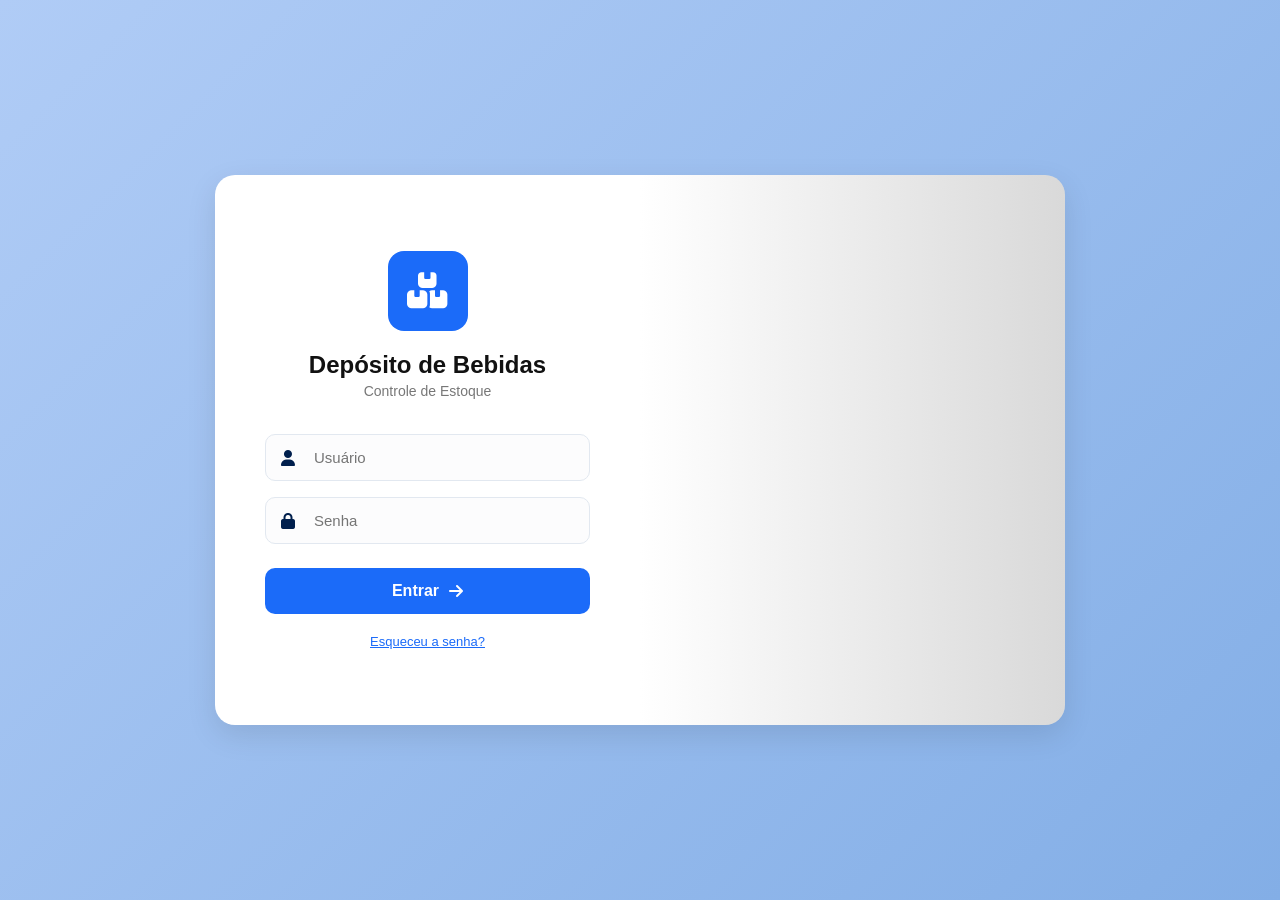
==== index.html @ 7e9751bb "primeiro commit" ====
<!DOCTYPE html>
<html lang="pt-BR">
<head>
    <meta charset="UTF-8">
    <meta name="viewport" content="width=device-width, initial-scale=1.0">
    <title>Depósito de Bebidas - Sistema Integrado</title>
    <link rel="stylesheet" href="style.css">
    <link rel="stylesheet" href="https://cdnjs.cloudflare.com/ajax/libs/font-awesome/6.4.0/css/all.min.css">
</head>
<body>

    <div id="view-login" class="login-container active-view">
        <div class="login-box">
            <div class="login-form-side">
                <div class="login-logo">
                    <i class="fa-solid fa-boxes-stacked"></i>
                </div>
                <h2>Depósito de Bebidas</h2>
                <p class="login-subtitle">Controle de Estoque</p>

                <form onsubmit="handleLogin(event)">
                    <div class="login-input-group">
                        <i class="fa-solid fa-user login-input-icon"></i>
                        <input type="text" placeholder="Usuário" required>
                    </div>
                    <div class="login-input-group">
                        <i class="fa-solid fa-lock login-input-icon"></i>
                        <input type="password" placeholder="Senha" required>
                    </div>
                    <button type="submit" class="btn-login">
                        Entrar <i class="fa-solid fa-arrow-right"></i>
                    </button>
                </form>

                <a href="#" class="forgot-password" onclick="alert('Funcionalidade de recuperação de senha simulada.')">Esqueceu a senha?</a>
            </div>
            <div class="login-image-side"></div>
        </div>
    </div>


    <div id="main-system-container" class="dashboard-container">
        
        <aside class="sidebar">
            <div class="brand">
                <i class="fa-solid fa-boxes-stacked brand-icon"></i>
                <div class="brand-text">
                    <h3>Depósito</h3>
                    <p>de Bebidas</p>
                </div>
            </div>
            
            <nav class="sidebar-menu">
                <a class="menu-item" onclick="navigate('dashboard')"><i class="fa-solid fa-house"></i> Dashboard</a>
                <a id="menu-clientes" class="menu-item active" onclick="navigate('clientes')"><i class="fa-solid fa-users"></i> Clientes (Cadastro)</a>
                <a id="menu-estoque" class="menu-item" onclick="navigate('estoque')"><i class="fa-solid fa-box"></i> Estoque (Lista)</a>
                <a class="menu-item" onclick="navigate('categorias')"><i class="fa-solid fa-tags"></i> Categorias</a>
                <a class="menu-item" onclick="navigate('relatorios')"><i class="fa-solid fa-chart-line"></i> Relatórios</a>
                <a class="menu-item logout" onclick="handleLogout()"><i class="fa-solid fa-right-from-bracket"></i> Sair</a>
            </nav>
        </aside>

        <main class="main-content">
            
            <header class="main-header">
                <h1 id="page-title">Cadastro</h1>
                <div class="user-dropdown">
                    <i class="fa-solid fa-circle-user user-icon"></i>
                    <span>Administrador</span>
                    <i class="fa-solid fa-chevron-down dropdown-arrow"></i>
                </div>
            </header>

            <div id="view-cadastro" class="app-view active-view">
                <div class="tab-navigation">
                    <button id="tab-btn-cliente" class="tab-btn active" onclick="switchFormTab('cliente')">
                        <i class="fa-solid fa-user-plus"></i> Cadastro de Cliente
                    </button>
                    <button id="tab-btn-estoque" class="tab-btn" onclick="switchFormTab('estoque')">
                        <i class="fa-solid fa-box-archive"></i> Cadastro de Estoque
                    </button>
                </div>

                <div class="forms-card">
                    <section id="section-form-cliente" class="form-section active">
                        <div class="section-header">
                            <h2>Dados do Cliente</h2>
                            <i class="fa-solid fa-users section-illustration"></i>
                        </div>
                        <form onsubmit="handleFormAction(event, 'Cliente')">
                            <div class="input-box half-width">
                                <label>Nome</label>
                                <input type="text" placeholder="Digite o nome" required>
                            </div>
                            <div class="input-box half-width">
                                <label>Telefone</label>
                                <input type="text" id="phone-field" placeholder="(00) 00000-0000" required>
                            </div>
                            <div class="input-box half-width">
                                <label>Endereço</label>
                                <input type="text" placeholder="Digite o endereço" required>
                            </div>
                            <div class="input-box half-width">
                                <label>E-mail (opcional)</label>
                                <input type="email" placeholder="Digite o e-mail">
                            </div>
                            <div class="form-actions">
                                <button type="submit" class="btn btn-primary"><i class="fa-solid fa-check"></i> Salvar Cliente</button>
                                <button type="reset" class="btn btn-secondary"><i class="fa-solid fa-xmark"></i> Limpar</button>
                            </div>
                        </form>
                    </section>

                    <section id="section-form-estoque" class="form-section">
                        <div class="section-header">
                            <h2>Dados do Produto (Estoque)</h2>
                            <i class="fa-solid fa-box-open section-illustration"></i>
                        </div>
                        <form onsubmit="handleFormAction(event, 'Produto')">
                            <div class="form-grid">
                                <div class="input-box">
                                    <label>Nome do produto</label>
                                    <input type="text" placeholder="Digite o nome do produto" required>
                                </div>
                                <div class="input-box">
                                    <label>Categoria</label>
                                    <select required>
                                        <option value="" disabled selected>Selecione a categoria</option>
                                        <option value="Alcoólica">Alcoólica</option>
                                        <option value="Bebida Gaseificada">Bebida Gaseificada</option>
                                        <option value="Sem Álcool">Sem Álcool</option>
                                        <option value="Bebida Infantil">Bebida Infantil</option>
                                        <option value="Outros">Outros</option>
                                    </select>
                                </div>
                                <div class="input-box">
                                    <label>Marca</label>
                                    <input type="text" placeholder="Digite a marca" required>
                                </div>
                                <div class="input-box">
                                    <label>Preço unitário (R$)</label>
                                    <input type="number" step="0.01" placeholder="0,00" required>
                                </div>
                                <div class="input-box">
                                    <label>Quantidade atual</label>
                                    <input type="number" value="0" min="0" required>
                                </div>
                                <div class="input-box">
                                    <label>Estoque mínimo</label>
                                    <input type="number" value="0" min="0" required>
                                </div>
                            </div>
                            <div class="form-actions">
                                <button type="submit" class="btn btn-primary"><i class="fa-solid fa-floppy-disk"></i> Salvar Produto</button>
                                <button type="reset" class="btn btn-secondary"><i class="fa-solid fa-xmark"></i> Limpar</button>
                            </div>
                        </form>
                    </section>
                </div>
            </div>

            <div id="view-estoque-lista" class="app-view">
                <div class="toolbar">
                    <div class="filter-group">
                        <label>Filtro (Categoria)</label>
                        <select id="category-filter">
                            <option value="Todas">Todas</option>
                            <option value="Alcoólica">Alcoólica</option>
                            <option value="Bebida Gaseificada">Bebida Gaseificada</option>
                            <option value="Sem Álcool">Sem Álcool</option>
                            <option value="Bebida Infantil">Bebida Infantil</option>
                            <option value="Outros">Outros</option>
                        </select>
                    </div>

                    <div class="search-bar-container">
                        <i class="fa-solid fa-magnifying-glass"></i>
                        <input type="text" class="search-input" placeholder="Pesquisar produto...">
                    </div>

                    <button class="btn btn-success" onclick="goToAddProduct()"><i class="fa-solid fa-plus"></i> Novo Produto</button>
                </div>

                <div class="table-container">
                    <table class="stock-table">
                        <thead>
                            <tr>
                                <th>Nome do produto</th>
                                <th>Status do Estoque</th>
                                <th>Categoria</th>
                                <th>Preço Unitário (R$)</th>
                                <th>Preço Total (R$)</th>
                                <th>Marca</th>
                                <th>Estoque Atual</th>
                                <th style="color: #df2121;">Saída</th>
                                <th style="color: var(--status-green-text);">Entrada</th>
                                <th>Ações</th>
                            </tr>
                        </thead>
                        <tbody>
                            <tr>
                                <td><div class="product-cell"><span class="emoji-icon">🍺</span> Cerveja Skol 600ml</div></td>
                                <td><span class="status-badge status-in-stock">Em estoque</span></td>
                                <td><div class="category-cell">🍺 Alcoólica</div></td>
                                <td>6,00</td>
                                <td>600,00</td>
                                <td>Skol</td>
                                <td><span class="text-qty-green">100 un.</span></td>
                                <td class="text-out">20</td>
                                <td class="text-in">30</td>
                                <td>
                                    <div class="action-buttons">
                                        <button class="btn-action btn-edit"><i class="fa-solid fa-pen"></i></button>
                                        <button class="btn-action btn-delete"><i class="fa-solid fa-trash"></i></button>
                                    </div>
                                </td>
                            </tr>
                            <tr>
                                <td><div class="product-cell"><span class="emoji-icon">🥤</span> Coca-Cola 2L</div></td>
                                <td><span class="status-badge status-in-stock">Em estoque</span></td>
                                <td><div class="category-cell">🥤 Bebida Gaseificada</div></td>
                                <td>7,50</td>
                                <td>450,00</td>
                                <td>Coca-Cola</td>
                                <td><span class="text-qty-green">60 un.</span></td>
                                <td class="text-out">15</td>
                                <td class="text-in">25</td>
                                <td>
                                    <div class="action-buttons">
                                        <button class="btn-action btn-edit"><i class="fa-solid fa-pen"></i></button>
                                        <button class="btn-action btn-delete"><i class="fa-solid fa-trash"></i></button>
                                    </div>
                                </td>
                            </tr>
                            <tr>
                                <td><div class="product-cell"><span class="emoji-icon">💧</span> Água Mineral 500ml</div></td>
                                <td><span class="status-badge status-low">Baixo estoque</span></td>
                                <td><div class="category-cell">💧 Sem Álcool</div></td>
                                <td>1,50</td>
                                <td>750,00</td>
                                <td>Crystal</td>
                                <td><span class="text-qty-orange">50 un.</span></td>
                                <td class="text-out">30</td>
                                <td class="text-in">10</td>
                                <td>
                                    <div class="action-buttons">
                                        <button class="btn-action btn-edit"><i class="fa-solid fa-pen"></i></button>
                                        <button class="btn-action btn-delete"><i class="fa-solid fa-trash"></i></button>
                                    </div>
                                </td>
                            </tr>
                            <tr>
                                <td><div class="product-cell"><span class="emoji-icon">🧃</span> Suco Del Valle 1L</div></td>
                                <td><span class="status-badge status-in-stock">Em estoque</span></td>
                                <td><div class="category-cell">🧃 Bebida Infantil</div></td>
                                <td>4,80</td>
                                <td>288,00</td>
                                <td>Del Valle</td>
                                <td><span class="text-qty-green">60 un.</span></td>
                                <td class="text-out">10</td>
                                <td class="text-in">20</td>
                                <td>
                                    <div class="action-buttons">
                                        <button class="btn-action btn-edit"><i class="fa-solid fa-pen"></i></button>
                                        <button class="btn-action btn-delete"><i class="fa-solid fa-trash"></i></button>
                                    </div>
                                </td>
                            </tr>
                            <tr>
                                <td><div class="product-cell"><span class="emoji-icon">🥃</span> Whisky Red Label 750ml</div></td>
                                <td><span class="status-badge status-critical">Estoque baixo</span></td>
                                <td><div class="category-cell">🥃 Outros</div></td>
                                <td>89,90</td>
                                <td>449,50</td>
                                <td>Johnnie Walker</td>
                                <td><span class="text-qty-red">5 un.</span></td>
                                <td class="text-out">3</td>
                                <td class="text-in">2</td>
                                <td>
                                    <div class="action-buttons">
                                        <button class="btn-action btn-edit"><i class="fa-solid fa-pen"></i></button>
                                        <button class="btn-action btn-delete"><i class="fa-solid fa-trash"></i></button>
                                    </div>
                                </td>
                            </tr>
                        </tbody>
                    </table>
                </div>

                <div class="table-footer">
                    <div class="total-items">Total de itens: 5</div>
                    <div class="summary-cards">
                        <div class="summary-card blue-card">
                            <p>Estoque Total (un.)</p>
                            <h2>275</h2>
                        </div>
                        <div class="summary-card green-card">
                            <p>Valor Total (R$)</p>
                            <h2>1.862,50</h2>
                        </div>
                    </div>
                </div>
            </div>

        </main>
    </div>

    <script src="script.js"></script>
</body>
</html>
---- style.css ----
/* ==========================================================================
   RESET E VARIÁVEIS GLOBAIS
   ========================================================================== */
* {
    margin: 0;
    padding: 0;
    box-sizing: border-box;
    font-family: 'Segoe UI', Tahoma, Geneva, Verdana, sans-serif;
}

:root {
    --bg-light: #f4f7fc;
    --navy-blue: #001f4d;
    --navy-hover: #10316b;
    --accent-blue: #1b6bf9;
    --accent-hover: #0a51cc;
    --accent-green: #00a86b;
    --accent-green-hover: #00875a;
    --text-main: #333333;
    --text-secondary: #777777;
    --border-gray: #e2e8f0;
    
    /* Cores de Status */
    --status-green-bg: #e6f7ed;
    --status-green-text: #1f9254;
    --status-yellow-bg: #fff8e6;
    --status-yellow-text: #cd7f32;
    --status-red-bg: #ffebe6;
    --status-red-text: #df2121;
}

body {
    background-color: #a5c3f3; /* Fundo gradiente/sólido suave baseado no fundo da imagem */
    color: var(--text-main);
    height: 100vh;
    display: flex;
    overflow: hidden;
}

/* Visibilidade das Camadas (SPA) */
.app-view, .dashboard-container, .login-container {
    display: none;
}

.active-view {
    display: flex !important;
}

/* ==========================================================================
   ESTILOS: TELA 1 - LOGIN
   ========================================================================== */
.login-container {
    width: 100vw;
    height: 100vh;
    justify-content: center;
    align-items: center;
    background: linear-gradient(135deg, #b0ccf6 0%, #83aee6 100%);
    position: absolute;
    top: 0;
    left: 0;
    z-index: 9999;
}

.login-box {
    background-color: #ffffff;
    width: 850px;
    height: 550px;
    border-radius: 20px;
    box-shadow: 0 10px 30px rgba(0, 0, 0, 0.1);
    display: flex;
    overflow: hidden;
}

.login-form-side {
    width: 50%;
    padding: 50px;
    display: flex;
    flex-direction: column;
    justify-content: center;
    align-items: center;
    text-align: center;
}

.login-logo {
    background-color: var(--accent-blue);
    color: white;
    width: 80px;
    height: 80px;
    border-radius: 16px;
    display: flex;
    justify-content: center;
    align-items: center;
    font-size: 36px;
    margin-bottom: 20px;
}

.login-form-side h2 {
    font-size: 24px;
    font-weight: 700;
    color: #111;
    margin-bottom: 4px;
}

.login-subtitle {
    font-size: 14px;
    color: var(--text-secondary);
    margin-bottom: 35px;
    font-weight: 500;
}

.login-form-side form {
    width: 100%;
}

.login-input-group {
    width: 100%;
    position: relative;
    margin-bottom: 16px;
}

.login-input-icon {
    position: absolute;
    left: 16px;
    top: 50%;
    transform: translateY(-50%);
    color: var(--navy-blue);
    font-size: 16px;
}

.login-input-group input {
    width: 100%;
    padding: 14px 16px 14px 48px;
    border: 1px solid var(--border-gray);
    border-radius: 10px;
    font-size: 15px;
    background-color: #fcfcfd;
    outline: none;
    transition: all 0.2s ease;
}

.login-input-group input:focus {
    border-color: var(--accent-blue);
    background-color: #ffffff;
    box-shadow: 0 0 0 3px rgba(27, 107, 249, 0.1);
}

.btn-login {
    width: 100%;
    padding: 14px;
    background-color: var(--accent-blue);
    color: white;
    border: none;
    border-radius: 10px;
    font-size: 16px;
    font-weight: 600;
    cursor: pointer;
    display: flex;
    justify-content: center;
    align-items: center;
    gap: 10px;
    margin-top: 24px;
    transition: background-color 0.2s;
}

.btn-login:hover {
    background-color: var(--accent-hover);
}

.forgot-password {
    margin-top: 20px;
    font-size: 13px;
    color: var(--accent-blue);
    text-decoration: underline;
    font-weight: 500;
}

/* Lado direito do Login com Imagem de Fundo */
.login-image-side {
    width: 50%;
    background-image: url('https://images.unsplash.com/photo-1560512823-829485b8bf24?q=80&w=600&auto=format&fit=crop');
    background-size: cover;
    background-position: center;
    position: relative;
}

.login-image-side::before {
    content: '';
    position: absolute;
    width: 100%;
    height: 100%;
    background: linear-gradient(to right, rgba(255,255,255,0.1), rgba(0,0,0,0.15));
}

/* ==========================================================================
   ESTILOS: SIDEBAR (BARRA LATERAL DO PAINEL)
   ========================================================================== */
.dashboard-container {
    width: 100vw;
    height: 100vh;
    background-color: var(--bg-light);
}

.sidebar {
    width: 250px;
    background-color: var(--navy-blue);
    color: #ffffff;
    display: flex;
    flex-direction: column;
    padding: 24px 0;
    flex-shrink: 0;
}

.brand {
    display: flex;
    align-items: center;
    padding: 0 24px 32px 24px;
    border-bottom: 1px solid rgba(255, 255, 255, 0.1);
}

.brand-icon {
    font-size: 28px;
    margin-right: 12px;
}

.brand-text h3 {
    font-size: 16px;
    font-weight: 600;
}

.brand-text p {
    font-size: 12px;
    opacity: 0.7;
}

.sidebar-menu {
    display: flex;
    flex-direction: column;
    margin-top: 24px;
    flex-grow: 1;
}

.menu-item {
    display: flex;
    align-items: center;
    color: rgba(255, 255, 255, 0.7);
    text-decoration: none;
    padding: 14px 24px;
    font-size: 14px;
    transition: all 0.2s ease;
    cursor: pointer;
}

.menu-item i {
    margin-right: 14px;
    width: 18px;
    font-size: 16px;
}

.menu-item:hover, .menu-item.active {
    background-color: var(--navy-hover);
    color: #ffffff;
    border-left: 4px solid var(--accent-blue);
}

.logout {
    margin-top: auto;
}

/* ==========================================================================
   CONTEÚDO PRINCIPAL E PAINEL DE FORMULÁRIOS / TABELAS
   ========================================================================== */
.main-content {
    flex-grow: 1;
    padding: 40px;
    overflow-y: auto;
}

.main-header {
    display: flex;
    justify-content: space-between;
    align-items: center;
    margin-bottom: 30px;
}

.main-header h1 {
    font-size: 28px;
    font-weight: 700;
}

.user-dropdown {
    display: flex;
    align-items: center;
    background-color: #ffffff;
    padding: 8px 18px;
    border-radius: 30px;
    border: 1px solid var(--border-gray);
}

.user-icon {
    font-size: 20px;
    color: var(--text-main);
    margin-right: 10px;
}

.user-dropdown span {
    font-size: 14px;
    font-weight: 500;
    margin-right: 10px;
}

.dropdown-arrow {
    font-size: 12px; 
    color: var(--text-secondary);
}

/* Navegação por Abas (Clientes / Estoque) */
.tab-navigation {
    display: flex;
    gap: 12px;
    margin-bottom: 24px;
}

.tab-btn {
    padding: 12px 28px;
    font-size: 14px;
    font-weight: 600;
    background-color: #ffffff;
    border: 1px solid var(--border-gray);
    border-radius: 6px;
    cursor: pointer;
    color: var(--text-secondary);
    transition: all 0.2s ease;
}

.tab-btn i {
    margin-right: 8px;
}

.tab-btn.active {
    background-color: var(--accent-blue);
    color: #ffffff;
    border-color: var(--accent-blue);
}

.forms-card {
    background-color: #ffffff;
    border-radius: 8px;
    padding: 32px;
    box-shadow: 0 4px 12px rgba(0, 0, 0, 0.03);
}

.form-section {
    display: none;
}

.form-section.active {
    display: block !important;
}

.section-header {
    display: flex;
    justify-content: space-between;
    align-items: center;
    margin-bottom: 28px;
    border-bottom: 1px solid #f1f5f9;
    padding-bottom: 16px;
}

.section-header h2 {
    font-size: 18px;
    color: #334155;
}

.section-illustration {
    font-size: 40px;
    color: var(--accent-blue);
    opacity: 0.8;
}

.form-grid {
    display: grid;
    grid-template-columns: 1fr 1fr;
    gap: 20px;
}

.input-box {
    display: flex;
    flex-direction: column;
    margin-bottom: 16px;
}

.input-box.half-width {
    width: 50%;
    padding-right: 10px;
}

label {
    font-size: 13px;
    font-weight: 600;
    margin-bottom: 6px;
}

input, select {
    padding: 10px 14px;
    font-size: 14px;
    border: 1px solid var(--border-gray);
    border-radius: 6px;
    outline: none;
    background-color: #fcfcfd;
}

input:focus, select:focus {
    border-color: var(--accent-blue);
    background-color: #ffffff;
}

.form-actions {
    display: flex;
    gap: 16px;
    margin-top: 24px;
}

/* Botões Globais */
.btn {
    padding: 10px 24px;
    font-size: 14px;
    font-weight: 600;
    border-radius: 6px;
    cursor: pointer;
    display: inline-flex;
    align-items: center;
    gap: 8px;
    border: none;
    transition: all 0.2s ease;
}

.btn-primary { background-color: var(--accent-blue); color: #ffffff; }
.btn-primary:hover { background-color: var(--accent-hover); }
.btn-secondary { background-color: transparent; color: var(--text-main); border: 1px solid var(--border-gray); }
.btn-secondary:hover { background-color: #f1f5f9; }
.btn-success { background-color: var(--accent-green); color: white; }
.btn-success:hover { background-color: var(--accent-green-hover); }

/* ==========================================================================
   ESTILOS: TABELA DE ESTOQUE (TELA 3)
   ========================================================================== */
.toolbar {
    display: flex;
    justify-content: space-between;
    align-items: center;
    background-color: #ffffff;
    padding: 16px 24px;
    border-radius: 8px;
    box-shadow: 0 4px 12px rgba(0, 0, 0, 0.03);
    margin-bottom: 20px;
    gap: 20px;
}

.filter-group {
    display: flex;
    flex-direction: column;
    min-width: 180px;
}

.filter-group label {
    font-size: 12px;
    color: var(--text-secondary);
    margin-bottom: 4px;
}

.search-bar-container {
    flex-grow: 1;
    position: relative;
    display: flex;
    align-items: center;
}

.search-bar-container i {
    position: absolute;
    left: 16px;
    color: var(--accent-blue);
}

.search-input {
    width: 100%;
    padding: 10px 16px 10px 45px;
    border-radius: 30px;
    border: 1px solid var(--border-gray);
    background-color: #fcfcfd;
}

/* Tabela */
.table-container {
    background-color: #ffffff;
    border-radius: 8px;
    box-shadow: 0 4px 12px rgba(0, 0, 0, 0.03);
    overflow: hidden;
    margin-bottom: 20px;
}

.stock-table {
    width: 100%;
    border-collapse: collapse;
    text-align: left;
    font-size: 14px;
}

.stock-table th {
    background-color: #e6f0fa;
    color: #334155;
    font-weight: 600;
    padding: 14px 16px;
    border-bottom: 1px solid var(--border-gray);
}

.stock-table td {
    padding: 12px 16px;
    border-bottom: 1px solid #f1f5f9;
    vertical-align: middle;
}

.product-cell {
    display: flex;
    align-items: center;
    gap: 10px;
    font-weight: 500;
}

.emoji-icon { font-size: 20px; }
.category-cell { display: flex; align-items: center; gap: 8px; }

/* Status Badges */
.status-badge {
    display: inline-block;
    padding: 6px 12px;
    border-radius: 20px;
    font-size: 12px;
    font-weight: 600;
    text-align: center;
}

.status-in-stock { background-color: var(--status-green-bg); color: var(--status-green-text); }
.status-low { background-color: var(--status-yellow-bg); color: var(--status-yellow-text); }
.status-critical { background-color: var(--status-red-bg); color: var(--status-red-text); }

.text-qty-green { color: var(--status-green-text); font-weight: 600; }
.text-qty-orange { color: var(--status-yellow-text); font-weight: 600; }
.text-qty-red { color: var(--status-red-text); font-weight: 600; }
.text-out { color: #df2121; font-weight: 600; }
.text-in { color: var(--status-green-text); font-weight: 600; }

/* Ações na tabela */
.action-buttons {
    display: flex;
    gap: 8px;
}

.btn-action {
    padding: 6px 10px;
    border-radius: 4px;
    color: white;
    border: none;
    cursor: pointer;
    font-size: 12px;
}

.btn-edit { background-color: #1b6bf9; }
.btn-delete { background-color: #df2121; }

/* Rodapé */
.table-footer {
    display: flex;
    justify-content: space-between;
    align-items: center;
    margin-top: 15px;
}

.total-items { font-weight: 600; }
.summary-cards { display: flex; gap: 16px; }

.summary-card {
    padding: 12px 24px;
    border-radius: 8px;
    text-align: center;
    min-width: 160px;
    box-shadow: 0 2px 8px rgba(0,0,0,0.04);
}

.summary-card.blue-card { background-color: #e6f0fa; border: 1px solid #cbd5e1; }
.summary-card.green-card { background-color: #e6f7ed; border: 1px solid #bbf7d0; }

.summary-card p {
    font-size: 12px;
    font-weight: 600;
    color: #475569;
    margin-bottom: 4px;
}

.summary-card h2 {
    font-size: 22px;
    font-weight: 700;
    color: #1e293b;
}

/* Responsividade Básica */
@media (max-width: 1024px) {
    .form-grid, .input-box.half-width {
        grid-template-columns: 1fr;
        width: 100%;
    }
    .toolbar {
        flex-direction: column;
        align-items: stretch;
    }
}
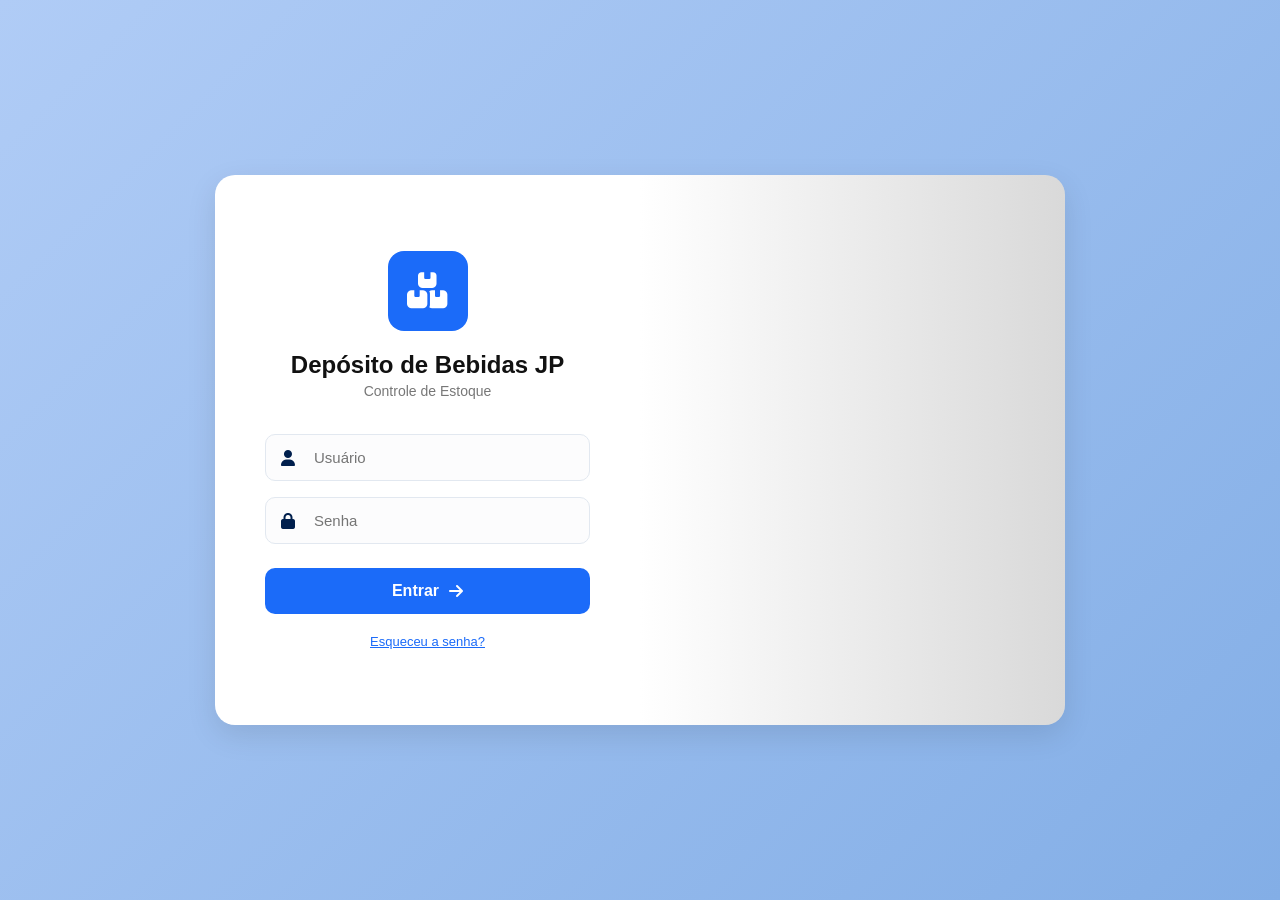
==== commit da29e9b3: "atualizando o login e senha" ====
--- a/index.html
+++ b/index.html
@@ -3,7 +3,7 @@
 <head>
     <meta charset="UTF-8">
     <meta name="viewport" content="width=device-width, initial-scale=1.0">
-    <title>Depósito de Bebidas - Sistema Integrado</title>
+    <title>Depósito de Bebidas JP </title>
     <link rel="stylesheet" href="style.css">
     <link rel="stylesheet" href="https://cdnjs.cloudflare.com/ajax/libs/font-awesome/6.4.0/css/all.min.css">
 </head>
@@ -15,18 +15,19 @@
                 <div class="login-logo">
                     <i class="fa-solid fa-boxes-stacked"></i>
                 </div>
-                <h2>Depósito de Bebidas</h2>
+                <h2>Depósito de Bebidas JP </h2>
                 <p class="login-subtitle">Controle de Estoque</p>
 
                 <form onsubmit="handleLogin(event)">
                     <div class="login-input-group">
-                        <i class="fa-solid fa-user login-input-icon"></i>
-                        <input type="text" placeholder="Usuário" required>
-                    </div>
-                    <div class="login-input-group">
-                        <i class="fa-solid fa-lock login-input-icon"></i>
-                        <input type="password" placeholder="Senha" required>
-                    </div>
+    <i class="fa-solid fa-user login-input-icon"></i>
+    <input id="usuario" type="text" placeholder="Usuário" required>
+</div>
+
+<div class="login-input-group">
+    <i class="fa-solid fa-lock login-input-icon"></i>
+    <input id="senha" type="password" placeholder="Senha" required>
+</div>
                     <button type="submit" class="btn-login">
                         Entrar <i class="fa-solid fa-arrow-right"></i>
                     </button>
@@ -46,7 +47,7 @@
                 <i class="fa-solid fa-boxes-stacked brand-icon"></i>
                 <div class="brand-text">
                     <h3>Depósito</h3>
-                    <p>de Bebidas</p>
+                    <p>de Bebidas JP </p>
                 </div>
             </div>
             
--- a/style.css
+++ b/style.css
@@ -1,6 +1,5 @@
-/* ==========================================================================
-   RESET E VARIÁVEIS GLOBAIS
-   ========================================================================== */
+/*   RESET E VARIÁVEIS GLOBAIS
+    */
 * {
     margin: 0;
     padding: 0;
@@ -46,9 +45,9 @@
     display: flex !important;
 }
 
-/* ==========================================================================
+/* 
    ESTILOS: TELA 1 - LOGIN
-   ========================================================================== */
+    */
 .login-container {
     width: 100vw;
     height: 100vh;
@@ -191,9 +190,9 @@
     background: linear-gradient(to right, rgba(255,255,255,0.1), rgba(0,0,0,0.15));
 }
 
-/* ==========================================================================
+/* 
    ESTILOS: SIDEBAR (BARRA LATERAL DO PAINEL)
-   ========================================================================== */
+   */
 .dashboard-container {
     width: 100vw;
     height: 100vh;
@@ -266,9 +265,9 @@
     margin-top: auto;
 }
 
-/* ==========================================================================
+/* 
    CONTEÚDO PRINCIPAL E PAINEL DE FORMULÁRIOS / TABELAS
-   ========================================================================== */
+   */
 .main-content {
     flex-grow: 1;
     padding: 40px;
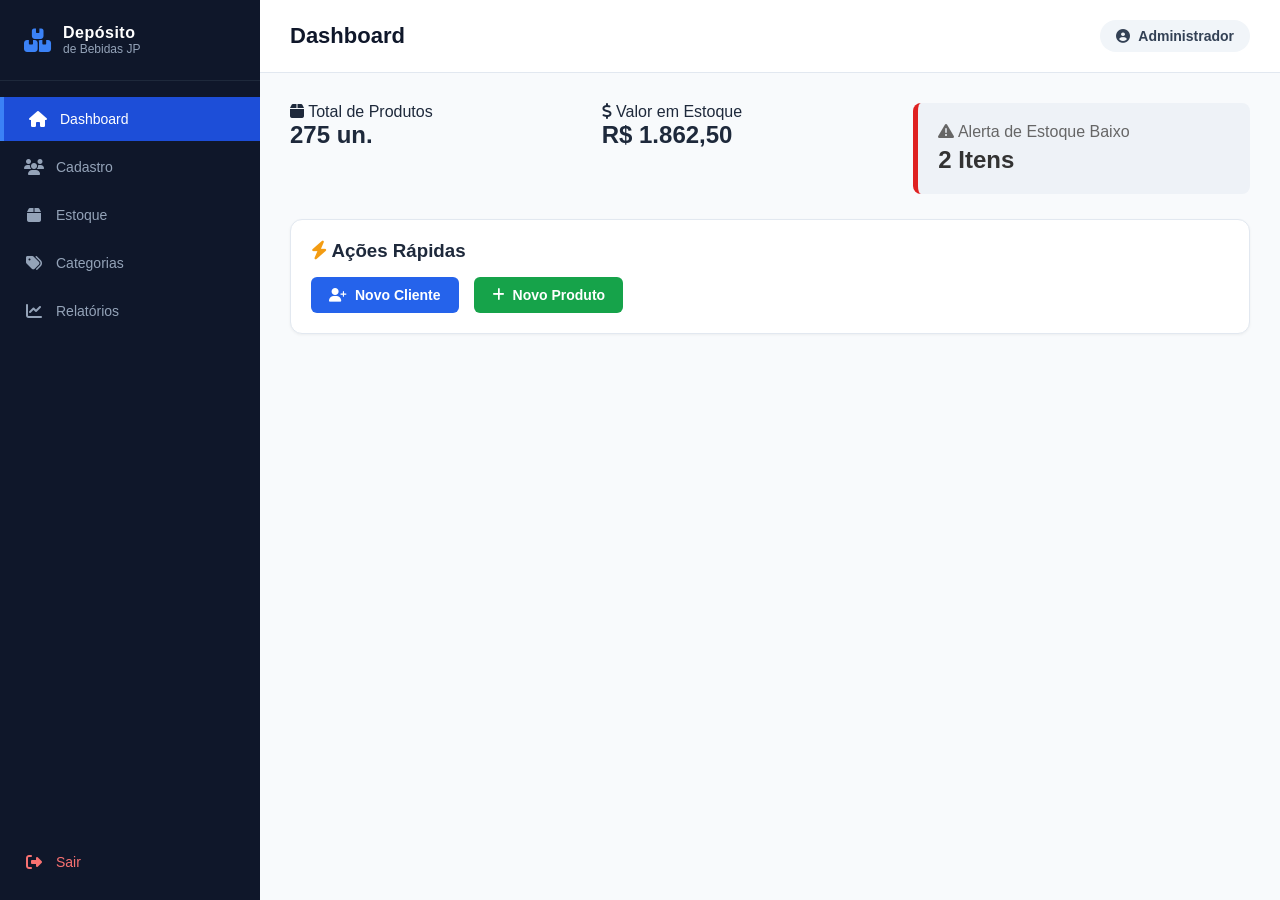
==== commit 38d23fd8: "atualizar a pasta" ====
--- a/index.html
+++ b/index.html
@@ -3,309 +3,65 @@
 <head>
     <meta charset="UTF-8">
     <meta name="viewport" content="width=device-width, initial-scale=1.0">
-    <title>Depósito de Bebidas JP </title>
+    <title>Dashboard - Depósito de Bebidas JP</title>
     <link rel="stylesheet" href="style.css">
     <link rel="stylesheet" href="https://cdnjs.cloudflare.com/ajax/libs/font-awesome/6.4.0/css/all.min.css">
 </head>
 <body>
-
-    <div id="view-login" class="login-container active-view">
-        <div class="login-box">
-            <div class="login-form-side">
-                <div class="login-logo">
-                    <i class="fa-solid fa-boxes-stacked"></i>
-                </div>
-                <h2>Depósito de Bebidas JP </h2>
-                <p class="login-subtitle">Controle de Estoque</p>
-
-                <form onsubmit="handleLogin(event)">
-                    <div class="login-input-group">
-    <i class="fa-solid fa-user login-input-icon"></i>
-    <input id="usuario" type="text" placeholder="Usuário" required>
-</div>
-
-<div class="login-input-group">
-    <i class="fa-solid fa-lock login-input-icon"></i>
-    <input id="senha" type="password" placeholder="Senha" required>
-</div>
-                    <button type="submit" class="btn-login">
-                        Entrar <i class="fa-solid fa-arrow-right"></i>
-                    </button>
-                </form>
-
-                <a href="#" class="forgot-password" onclick="alert('Funcionalidade de recuperação de senha simulada.')">Esqueceu a senha?</a>
-            </div>
-            <div class="login-image-side"></div>
-        </div>
-    </div>
-
-
-    <div id="main-system-container" class="dashboard-container">
-        
+    <div class="dashboard-container active-view">
         <aside class="sidebar">
             <div class="brand">
                 <i class="fa-solid fa-boxes-stacked brand-icon"></i>
                 <div class="brand-text">
                     <h3>Depósito</h3>
-                    <p>de Bebidas JP </p>
+                    <p>de Bebidas JP</p>
                 </div>
             </div>
-            
             <nav class="sidebar-menu">
-                <a class="menu-item" onclick="navigate('dashboard')"><i class="fa-solid fa-house"></i> Dashboard</a>
-                <a id="menu-clientes" class="menu-item active" onclick="navigate('clientes')"><i class="fa-solid fa-users"></i> Clientes (Cadastro)</a>
-                <a id="menu-estoque" class="menu-item" onclick="navigate('estoque')"><i class="fa-solid fa-box"></i> Estoque (Lista)</a>
-                <a class="menu-item" onclick="navigate('categorias')"><i class="fa-solid fa-tags"></i> Categorias</a>
-                <a class="menu-item" onclick="navigate('relatorios')"><i class="fa-solid fa-chart-line"></i> Relatórios</a>
+                <a class="menu-item active" href="index.html"><i class="fa-solid fa-house"></i> Dashboard</a>
+                <a class="menu-item" href="clientes.html"><i class="fa-solid fa-users"></i> Cadastro</a>
+                <a class="menu-item" href="estoque.html"><i class="fa-solid fa-box"></i> Estoque</a>
+                <a class="menu-item" href="categorias.html"><i class="fa-solid fa-tags"></i> Categorias</a>
+                <a class="menu-item" href="relatorios.html"><i class="fa-solid fa-chart-line"></i> Relatórios</a>
                 <a class="menu-item logout" onclick="handleLogout()"><i class="fa-solid fa-right-from-bracket"></i> Sair</a>
             </nav>
         </aside>
 
         <main class="main-content">
-            
             <header class="main-header">
-                <h1 id="page-title">Cadastro</h1>
+                <h1 id="page-title">Dashboard</h1>
                 <div class="user-dropdown">
                     <i class="fa-solid fa-circle-user user-icon"></i>
                     <span>Administrador</span>
-                    <i class="fa-solid fa-chevron-down dropdown-arrow"></i>
                 </div>
             </header>
 
-            <div id="view-cadastro" class="app-view active-view">
-                <div class="tab-navigation">
-                    <button id="tab-btn-cliente" class="tab-btn active" onclick="switchFormTab('cliente')">
-                        <i class="fa-solid fa-user-plus"></i> Cadastro de Cliente
-                    </button>
-                    <button id="tab-btn-estoque" class="tab-btn" onclick="switchFormTab('estoque')">
-                        <i class="fa-solid fa-box-archive"></i> Cadastro de Estoque
-                    </button>
+            <div id="view-dashboard" class="app-view active-view">
+                <div class="summary-cards" style="margin-bottom: 25px; display: flex; gap: 20px;">
+                    <div class="summary-card blue-card" style="flex: 1;">
+                        <p><i class="fa-solid fa-box"></i> Total de Produtos</p>
+                        <h2 id="dash-total-qtd">0 un.</h2>
+                    </div>
+                    <div class="summary-card green-card" style="flex: 1;">
+                        <p><i class="fa-solid fa-dollar-sign"></i> Valor em Estoque</p>
+                        <h2 id="dash-total-valor">R$ 0,00</h2>
+                    </div>
+                    <div class="summary-card" id="dash-alerta-card" style="flex: 1; background: #eef2f7; border-left: 5px solid #ff9800; padding: 20px; border-radius: 8px;">
+                        <p style="color: #666; margin: 0;"><i class="fa-solid fa-triangle-exclamation"></i> Alerta de Estoque Baixo</p>
+                        <h2 id="dash-total-alertas" style="margin: 5px 0 0 0; color: #333;">0 Itens</h2>
+                    </div>
                 </div>
 
-                <div class="forms-card">
-                    <section id="section-form-cliente" class="form-section active">
-                        <div class="section-header">
-                            <h2>Dados do Cliente</h2>
-                            <i class="fa-solid fa-users section-illustration"></i>
-                        </div>
-                        <form onsubmit="handleFormAction(event, 'Cliente')">
-                            <div class="input-box half-width">
-                                <label>Nome</label>
-                                <input type="text" placeholder="Digite o nome" required>
-                            </div>
-                            <div class="input-box half-width">
-                                <label>Telefone</label>
-                                <input type="text" id="phone-field" placeholder="(00) 00000-0000" required>
-                            </div>
-                            <div class="input-box half-width">
-                                <label>Endereço</label>
-                                <input type="text" placeholder="Digite o endereço" required>
-                            </div>
-                            <div class="input-box half-width">
-                                <label>E-mail (opcional)</label>
-                                <input type="email" placeholder="Digite o e-mail">
-                            </div>
-                            <div class="form-actions">
-                                <button type="submit" class="btn btn-primary"><i class="fa-solid fa-check"></i> Salvar Cliente</button>
-                                <button type="reset" class="btn btn-secondary"><i class="fa-solid fa-xmark"></i> Limpar</button>
-                            </div>
-                        </form>
-                    </section>
-
-                    <section id="section-form-estoque" class="form-section">
-                        <div class="section-header">
-                            <h2>Dados do Produto (Estoque)</h2>
-                            <i class="fa-solid fa-box-open section-illustration"></i>
-                        </div>
-                        <form onsubmit="handleFormAction(event, 'Produto')">
-                            <div class="form-grid">
-                                <div class="input-box">
-                                    <label>Nome do produto</label>
-                                    <input type="text" placeholder="Digite o nome do produto" required>
-                                </div>
-                                <div class="input-box">
-                                    <label>Categoria</label>
-                                    <select required>
-                                        <option value="" disabled selected>Selecione a categoria</option>
-                                        <option value="Alcoólica">Alcoólica</option>
-                                        <option value="Bebida Gaseificada">Bebida Gaseificada</option>
-                                        <option value="Sem Álcool">Sem Álcool</option>
-                                        <option value="Bebida Infantil">Bebida Infantil</option>
-                                        <option value="Outros">Outros</option>
-                                    </select>
-                                </div>
-                                <div class="input-box">
-                                    <label>Marca</label>
-                                    <input type="text" placeholder="Digite a marca" required>
-                                </div>
-                                <div class="input-box">
-                                    <label>Preço unitário (R$)</label>
-                                    <input type="number" step="0.01" placeholder="0,00" required>
-                                </div>
-                                <div class="input-box">
-                                    <label>Quantidade atual</label>
-                                    <input type="number" value="0" min="0" required>
-                                </div>
-                                <div class="input-box">
-                                    <label>Estoque mínimo</label>
-                                    <input type="number" value="0" min="0" required>
-                                </div>
-                            </div>
-                            <div class="form-actions">
-                                <button type="submit" class="btn btn-primary"><i class="fa-solid fa-floppy-disk"></i> Salvar Produto</button>
-                                <button type="reset" class="btn btn-secondary"><i class="fa-solid fa-xmark"></i> Limpar</button>
-                            </div>
-                        </form>
-                    </section>
-                </div>
-            </div>
-
-            <div id="view-estoque-lista" class="app-view">
-                <div class="toolbar">
-                    <div class="filter-group">
-                        <label>Filtro (Categoria)</label>
-                        <select id="category-filter">
-                            <option value="Todas">Todas</option>
-                            <option value="Alcoólica">Alcoólica</option>
-                            <option value="Bebida Gaseificada">Bebida Gaseificada</option>
-                            <option value="Sem Álcool">Sem Álcool</option>
-                            <option value="Bebida Infantil">Bebida Infantil</option>
-                            <option value="Outros">Outros</option>
-                        </select>
-                    </div>
-
-                    <div class="search-bar-container">
-                        <i class="fa-solid fa-magnifying-glass"></i>
-                        <input type="text" class="search-input" placeholder="Pesquisar produto...">
-                    </div>
-
-                    <button class="btn btn-success" onclick="goToAddProduct()"><i class="fa-solid fa-plus"></i> Novo Produto</button>
-                </div>
-
-                <div class="table-container">
-                    <table class="stock-table">
-                        <thead>
-                            <tr>
-                                <th>Nome do produto</th>
-                                <th>Status do Estoque</th>
-                                <th>Categoria</th>
-                                <th>Preço Unitário (R$)</th>
-                                <th>Preço Total (R$)</th>
-                                <th>Marca</th>
-                                <th>Estoque Atual</th>
-                                <th style="color: #df2121;">Saída</th>
-                                <th style="color: var(--status-green-text);">Entrada</th>
-                                <th>Ações</th>
-                            </tr>
-                        </thead>
-                        <tbody>
-                            <tr>
-                                <td><div class="product-cell"><span class="emoji-icon">🍺</span> Cerveja Skol 600ml</div></td>
-                                <td><span class="status-badge status-in-stock">Em estoque</span></td>
-                                <td><div class="category-cell">🍺 Alcoólica</div></td>
-                                <td>6,00</td>
-                                <td>600,00</td>
-                                <td>Skol</td>
-                                <td><span class="text-qty-green">100 un.</span></td>
-                                <td class="text-out">20</td>
-                                <td class="text-in">30</td>
-                                <td>
-                                    <div class="action-buttons">
-                                        <button class="btn-action btn-edit"><i class="fa-solid fa-pen"></i></button>
-                                        <button class="btn-action btn-delete"><i class="fa-solid fa-trash"></i></button>
-                                    </div>
-                                </td>
-                            </tr>
-                            <tr>
-                                <td><div class="product-cell"><span class="emoji-icon">🥤</span> Coca-Cola 2L</div></td>
-                                <td><span class="status-badge status-in-stock">Em estoque</span></td>
-                                <td><div class="category-cell">🥤 Bebida Gaseificada</div></td>
-                                <td>7,50</td>
-                                <td>450,00</td>
-                                <td>Coca-Cola</td>
-                                <td><span class="text-qty-green">60 un.</span></td>
-                                <td class="text-out">15</td>
-                                <td class="text-in">25</td>
-                                <td>
-                                    <div class="action-buttons">
-                                        <button class="btn-action btn-edit"><i class="fa-solid fa-pen"></i></button>
-                                        <button class="btn-action btn-delete"><i class="fa-solid fa-trash"></i></button>
-                                    </div>
-                                </td>
-                            </tr>
-                            <tr>
-                                <td><div class="product-cell"><span class="emoji-icon">💧</span> Água Mineral 500ml</div></td>
-                                <td><span class="status-badge status-low">Baixo estoque</span></td>
-                                <td><div class="category-cell">💧 Sem Álcool</div></td>
-                                <td>1,50</td>
-                                <td>750,00</td>
-                                <td>Crystal</td>
-                                <td><span class="text-qty-orange">50 un.</span></td>
-                                <td class="text-out">30</td>
-                                <td class="text-in">10</td>
-                                <td>
-                                    <div class="action-buttons">
-                                        <button class="btn-action btn-edit"><i class="fa-solid fa-pen"></i></button>
-                                        <button class="btn-action btn-delete"><i class="fa-solid fa-trash"></i></button>
-                                    </div>
-                                </td>
-                            </tr>
-                            <tr>
-                                <td><div class="product-cell"><span class="emoji-icon">🧃</span> Suco Del Valle 1L</div></td>
-                                <td><span class="status-badge status-in-stock">Em estoque</span></td>
-                                <td><div class="category-cell">🧃 Bebida Infantil</div></td>
-                                <td>4,80</td>
-                                <td>288,00</td>
-                                <td>Del Valle</td>
-                                <td><span class="text-qty-green">60 un.</span></td>
-                                <td class="text-out">10</td>
-                                <td class="text-in">20</td>
-                                <td>
-                                    <div class="action-buttons">
-                                        <button class="btn-action btn-edit"><i class="fa-solid fa-pen"></i></button>
-                                        <button class="btn-action btn-delete"><i class="fa-solid fa-trash"></i></button>
-                                    </div>
-                                </td>
-                            </tr>
-                            <tr>
-                                <td><div class="product-cell"><span class="emoji-icon">🥃</span> Whisky Red Label 750ml</div></td>
-                                <td><span class="status-badge status-critical">Estoque baixo</span></td>
-                                <td><div class="category-cell">🥃 Outros</div></td>
-                                <td>89,90</td>
-                                <td>449,50</td>
-                                <td>Johnnie Walker</td>
-                                <td><span class="text-qty-red">5 un.</span></td>
-                                <td class="text-out">3</td>
-                                <td class="text-in">2</td>
-                                <td>
-                                    <div class="action-buttons">
-                                        <button class="btn-action btn-edit"><i class="fa-solid fa-pen"></i></button>
-                                        <button class="btn-action btn-delete"><i class="fa-solid fa-trash"></i></button>
-                                    </div>
-                                </td>
-                            </tr>
-                        </tbody>
-                    </table>
-                </div>
-
-                <div class="table-footer">
-                    <div class="total-items">Total de itens: 5</div>
-                    <div class="summary-cards">
-                        <div class="summary-card blue-card">
-                            <p>Estoque Total (un.)</p>
-                            <h2>275</h2>
-                        </div>
-                        <div class="summary-card green-card">
-                            <p>Valor Total (R$)</p>
-                            <h2>1.862,50</h2>
-                        </div>
+                <div class="forms-card" style="padding: 20px;">
+                    <h3><i class="fa-solid fa-bolt" style="color: #f39c12;"></i> Ações Rápidas</h3>
+                    <div style="display: flex; gap: 15px; margin-top: 15px;">
+                        <a href="clientes.html" class="btn btn-primary" style="text-decoration:none;"><i class="fa-solid fa-user-plus"></i> Novo Cliente</a>
+                        <a href="clientes.html?aba=estoque" class="btn btn-success" style="text-decoration:none;"><i class="fa-solid fa-plus"></i> Novo Produto</a>
                     </div>
                 </div>
             </div>
-
         </main>
     </div>
-
     <script src="script.js"></script>
 </body>
 </html>
--- a/style.css
+++ b/style.css
@@ -1,5 +1,6 @@
-/*   RESET E VARIÁVEIS GLOBAIS
-    */
+/* 
+   1. CONFIGURAÇÕES GLOBAIS E PALETA DE CORES (RESET)
+   */
 * {
     margin: 0;
     padding: 0;
@@ -7,608 +8,491 @@
     font-family: 'Segoe UI', Tahoma, Geneva, Verdana, sans-serif;
 }
 
-:root {
-    --bg-light: #f4f7fc;
-    --navy-blue: #001f4d;
-    --navy-hover: #10316b;
-    --accent-blue: #1b6bf9;
-    --accent-hover: #0a51cc;
-    --accent-green: #00a86b;
-    --accent-green-hover: #00875a;
-    --text-main: #333333;
-    --text-secondary: #777777;
-    --border-gray: #e2e8f0;
-    
-    /* Cores de Status */
-    --status-green-bg: #e6f7ed;
-    --status-green-text: #1f9254;
-    --status-yellow-bg: #fff8e6;
-    --status-yellow-text: #cd7f32;
-    --status-red-bg: #ffebe6;
-    --status-red-text: #df2121;
-}
-
 body {
-    background-color: #a5c3f3; /* Fundo gradiente/sólido suave baseado no fundo da imagem */
-    color: var(--text-main);
-    height: 100vh;
-    display: flex;
-    overflow: hidden;
-}
-
-/* Visibilidade das Camadas (SPA) */
-.app-view, .dashboard-container, .login-container {
-    display: none;
-}
-
-.active-view {
-    display: flex !important;
+    background-color: #f8fafc;
+    color: #1e293b;
+    overflow-x: hidden;
+}
+
+.dashboard-container {
+    display: flex;
+    min-height: 100vh;
+    width: 100vw;
 }
 
 /* 
-   ESTILOS: TELA 1 - LOGIN
+   2. ESTILIZAÇÃO DO MENU LATERAL (SIDEBAR)
+   */
+.sidebar {
+    width: 260px;
+    background-color: #0f172a;
+    color: #fff;
+    display: flex;
+    flex-direction: column;
+    flex-shrink: 0;
+    transition: all 0.3s ease;
+}
+
+.brand {
+    padding: 24px;
+    display: flex;
+    align-items: center;
+    gap: 12px;
+    border-bottom: 1px solid #1e293b;
+}
+
+.brand-icon {
+    font-size: 24px;
+    color: #3b82f6;
+}
+
+.brand-text h3 {
+    font-size: 16px;
+    font-weight: 700;
+    letter-spacing: 0.5px;
+}
+
+.brand-text p {
+    font-size: 12px;
+    color: #94a3b8;
+}
+
+.sidebar-menu {
+    display: flex;
+    flex-direction: column;
+    padding: 16px 0;
+    gap: 4px;
+    flex: 1;
+}
+
+.menu-item {
+    display: flex;
+    align-items: center;
+    gap: 12px;
+    padding: 14px 24px;
+    color: #94a3b8;
+    text-decoration: none;
+    font-size: 14px;
+    font-weight: 500;
+    transition: all 0.2s ease;
+    cursor: pointer;
+}
+
+.menu-item i {
+    font-size: 16px;
+    width: 20px;
+    text-align: center;
+}
+
+.menu-item:hover {
+    background-color: #1e293b;
+    color: #fff;
+}
+
+.menu-item.active {
+    background-color: #1d4ed8;
+    color: #fff;
+    border-left: 4px solid #3b82f6;
+}
+
+.menu-item.logout {
+    margin-top: auto;
+    color: #f87171;
+}
+
+.menu-item.logout:hover {
+    background-color: #7f1d1d;
+    color: #fff;
+}
+
+/*
+   3. ÁREA DE CONTEÚDO PRINCIPAL (MAIN CONTENT)
+   */
+.main-content {
+    flex: 1;
+    display: flex;
+    flex-direction: column;
+    min-width: 0;
+}
+
+.main-header {
+    display: flex;
+    justify-content: space-between;
+    align-items: center;
+    padding: 20px 30px;
+    background-color: #fff;
+    border-bottom: 1px solid #e2e8f0;
+}
+
+.main-header h1 {
+    font-size: 22px;
+    font-weight: 700;
+    color: #0f172a;
+}
+
+.header-totals {
+    display: flex;
+    gap: 24px;
+    align-items: center;
+}
+
+.header-totals span {
+    font-size: 11px;
+    color: #64748b;
+    font-weight: 700;
+    text-transform: uppercase;
+    letter-spacing: 0.5px;
+}
+
+.header-totals strong {
+    font-size: 16px;
+    font-weight: 700;
+    display: block;
+    margin-top: 2px;
+}
+
+.user-dropdown {
+    display: flex;
+    align-items: center;
+    gap: 8px;
+    padding: 8px 16px;
+    background-color: #f1f5f9;
+    border-radius: 9999px;
+    font-size: 14px;
+    font-weight: 600;
+    color: #334155;
+}
+
+.app-view {
+    padding: 30px;
+    flex: 1;
+}
+
+.forms-card {
+    background-color: #fff;
+    padding: 24px;
+    border-radius: 12px;
+    box-shadow: 0 1px 3px rgba(0,0,0,0.05);
+    border: 1px solid #e2e8f0;
+    margin-bottom: 24px;
+}
+
+/*
+   4. COMPONENTES VISUAIS (BOTÕES, TABELAS, BADGES)
+   */
+.btn {
+    display: inline-flex;
+    align-items: center;
+    justify-content: center;
+    gap: 8px;
+    padding: 10px 18px;
+    font-size: 14px;
+    font-weight: 600;
+    border-radius: 6px;
+    border: none;
+    cursor: pointer;
+    transition: background 0.2s ease;
+}
+
+.btn-primary { background-color: #2563eb; color: #fff; }
+.btn-primary:hover { background-color: #1d4ed8; }
+
+.btn-secondary { background-color: #f1f5f9; color: #334155; border: 1px solid #cbd5e1; }
+.btn-secondary:hover { background-color: #e2e8f0; }
+
+.btn-success { background-color: #16a34a; color: #fff; }
+.btn-success:hover { background-color: #15803d; }
+
+.btn-action {
+    border: none;
+    padding: 6px 12px;
+    font-size: 13px;
+    font-weight: 600;
+    border-radius: 4px;
+    cursor: pointer;
+}
+.btn-delete { background-color: #fee2e2; color: #dc2626; }
+
+/* Tabelas */
+.table-container {
+    background-color: #fff;
+    border-radius: 8px;
+    border: 1px solid #e2e8f0;
+    overflow-x: auto;
+    width: 100%;
+    margin-top: 15px;
+}
+
+.stock-table {
+    width: 100%;
+    border-collapse: collapse;
+    text-align: left;
+    font-size: 14px;
+}
+
+.stock-table th {
+    background-color: #f8fafc;
+    padding: 14px 16px;
+    color: #475569;
+    font-weight: 600;
+    border-bottom: 2px solid #edf2f7;
+}
+
+.stock-table td {
+    padding: 14px 16px;
+    border-bottom: 1px solid #edf2f7;
+    color: #334155;
+}
+
+.status-badge {
+    display: inline-flex;
+    padding: 4px 8px;
+    font-size: 12px;
+    font-weight: 600;
+    border-radius: 4px;
+}
+.status-in-stock { background-color: #dcfce7; color: #16a34a; }
+.status-low { background-color: #fef3c7; color: #d97706; }
+.status-critical { background-color: #fee2e2; color: #dc2626; }
+
+.text-qty-green { color: #16a34a; font-weight: 600; }
+.text-qty-orange { color: #d97706; font-weight: 600; }
+.text-qty-red { color: #dc2626; font-weight: 600; }
+
+.product-cell { display: flex; align-items: center; gap: 8px; font-weight: 600; }
+
+/* 
+   5. NAVEGAÇÃO POR ABAS (TABS NO CADASTRO)
+  */
+.tab-navigation {
+    display: flex;
+    gap: 10px;
+    margin-bottom: 20px;
+    border-bottom: 2px solid #e2e8f0;
+    padding-bottom: 10px;
+}
+
+.tab-btn {
+    display: inline-flex;
+    align-items: center;
+    gap: 8px;
+    padding: 10px 16px;
+    border: 1px solid #cbd5e1;
+    background: #f8fafc;
+    color: #475569;
+    font-size: 14px;
+    font-weight: 600;
+    border-radius: 6px;
+    cursor: pointer;
+    transition: all 0.2s ease;
+}
+
+.tab-btn:hover { background: #f1f5f9; color: #1e293b; }
+.tab-btn.active { background: #2563eb; color: #fff; border-color: #2563eb; }
+
+.form-section { display: none; }
+.form-section.active { display: block !important; }
+
+.section-header {
+    display: flex;
+    justify-content: space-between;
+    align-items: center;
+    margin-bottom: 20px;
+    border-bottom: 1px solid #f1f5f9;
+    padding-bottom: 10px;
+}
+
+.section-header h2 { font-size: 18px; color: #0f172a; }
+
+/* 
+   6. FORMULÁRIOS E GRIDS DE INPUT (INTERNOS)
     */
-.login-container {
-    width: 100vw;
-    height: 100vh;
+.form-grid {
+    display: grid;
+    grid-template-columns: repeat(2, 1fr);
+    gap: 20px;
+    margin-bottom: 20px;
+}
+
+.input-box {
+    display: flex;
+    flex-direction: column;
+    gap: 6px;
+    margin-bottom: 15px;
+}
+
+.input-box.half-width {
+    display: inline-flex;
+    width: 48%;
+    margin-right: 1.5%;
+    vertical-align: top;
+}
+
+.input-box label {
+    font-size: 13px;
+    font-weight: 600;
+    color: #475569;
+}
+
+.input-box input, .input-box select {
+    width: 100%;
+    padding: 10px 12px;
+    border: 1px solid #cbd5e1;
+    border-radius: 6px;
+    font-size: 14px;
+    background-color: #fff;
+    outline: none;
+}
+
+.input-box input:focus, .input-box select:focus {
+    border-color: #2563eb;
+    box-shadow: 0 0 0 3px rgba(37, 99, 235, 0.1);
+}
+
+.form-actions { display: flex; gap: 12px; margin-top: 15px; clear: both; }
+
+/* 
+   7. 🔒 TELA DE LOGIN ATUALIZADA (FOTO DE FUNDO COMPLETA)
+    */
+
+.login-page-body {
+    display: flex;
     justify-content: center;
     align-items: center;
-    background: linear-gradient(135deg, #b0ccf6 0%, #83aee6 100%);
+    min-height: 100vh;
+    /* Imagem alternativa garantida com tonalidade escura embutida */
+    background-image: linear-gradient(rgba(0, 0, 0, 0.75), rgba(0, 0, 0, 0.75)), url('https://images.unsplash.com/photo-1513558161293-cdaf765ed2fd?q=80&w=1200');
+    background-size: cover;
+    background-position: center;
+    background-repeat: no-repeat;
+    background-attachment: fixed;
+}
+
+.login-card {
+    background-color: #ffffff;
+    padding: 45px 40px;
+    border-radius: 12px;
+    box-shadow: 0 10px 30px rgba(0, 0, 0, 0.3);
+    border: 1px solid #e2e8f0;
+    width: 100%;
+    max-width: 440px;
+    text-align: center;
+    position: relative;
+    z-index: 2;
+}
+.login-header {
+    margin-bottom: 35px;
+}
+
+.login-logo {
+    font-size: 42px;
+    color: #2563eb;
+    margin-bottom: 15px;
+    display: inline-block;
+}
+
+.login-header h2 {
+    font-size: 26px;
+    font-weight: 700;
+    color: #0f172a;
+}
+
+.login-header p {
+    font-size: 15px;
+    color: #64748b;
+    margin-top: 5px;
+}
+
+.login-field-group {
+    position: relative;
+    margin-bottom: 22px;
+    width: 100%;
+}
+
+.login-icon {
     position: absolute;
-    top: 0;
-    left: 0;
-    z-index: 9999;
-}
-
-.login-box {
-    background-color: #ffffff;
-    width: 850px;
-    height: 550px;
-    border-radius: 20px;
-    box-shadow: 0 10px 30px rgba(0, 0, 0, 0.1);
-    display: flex;
-    overflow: hidden;
-}
-
-.login-form-side {
-    width: 50%;
-    padding: 50px;
-    display: flex;
-    flex-direction: column;
-    justify-content: center;
-    align-items: center;
-    text-align: center;
-}
-
-.login-logo {
-    background-color: var(--accent-blue);
-    color: white;
-    width: 80px;
-    height: 80px;
-    border-radius: 16px;
-    display: flex;
-    justify-content: center;
-    align-items: center;
-    font-size: 36px;
-    margin-bottom: 20px;
-}
-
-.login-form-side h2 {
-    font-size: 24px;
-    font-weight: 700;
-    color: #111;
-    margin-bottom: 4px;
-}
-
-.login-subtitle {
-    font-size: 14px;
-    color: var(--text-secondary);
-    margin-bottom: 35px;
-    font-weight: 500;
-}
-
-.login-form-side form {
-    width: 100%;
-}
-
-.login-input-group {
-    width: 100%;
-    position: relative;
-    margin-bottom: 16px;
-}
-
-.login-input-icon {
-    position: absolute;
-    left: 16px;
+    left: 14px;
     top: 50%;
     transform: translateY(-50%);
-    color: var(--navy-blue);
+    color: #94a3b8;
     font-size: 16px;
-}
-
-.login-input-group input {
-    width: 100%;
-    padding: 14px 16px 14px 48px;
-    border: 1px solid var(--border-gray);
-    border-radius: 10px;
+    pointer-events: none;
+}
+
+.login-field-group input {
+    width: 100%;
+    padding: 14px 14px 14px 44px;
+    border: 1px solid #cbd5e1;
+    border-radius: 8px;
     font-size: 15px;
-    background-color: #fcfcfd;
     outline: none;
-    transition: all 0.2s ease;
-}
-
-.login-input-group input:focus {
-    border-color: var(--accent-blue);
-    background-color: #ffffff;
-    box-shadow: 0 0 0 3px rgba(27, 107, 249, 0.1);
-}
-
-.btn-login {
+    background-color: #fff;
+    transition: all 0.2s;
+}
+
+.login-field-group input:focus {
+    border-color: #2563eb;
+    box-shadow: 0 0 0 3px rgba(37, 99, 235, 0.1);
+}
+
+.login-submit-btn {
     width: 100%;
     padding: 14px;
-    background-color: var(--accent-blue);
+    background-color: #2563eb;
     color: white;
     border: none;
-    border-radius: 10px;
-    font-size: 16px;
+    border-radius: 8px;
+    font-size: 15px;
     font-weight: 600;
     cursor: pointer;
     display: flex;
+    align-items: center;
     justify-content: center;
-    align-items: center;
-    gap: 10px;
-    margin-top: 24px;
-    transition: background-color 0.2s;
-}
-
-.btn-login:hover {
-    background-color: var(--accent-hover);
-}
-
-.forgot-password {
-    margin-top: 20px;
-    font-size: 13px;
-    color: var(--accent-blue);
+    gap: 8px;
+    transition: background 0.2s;
+    margin-top: 10px;
+}
+
+.login-submit-btn:hover {
+    background-color: #1d4ed8;
+}
+
+.login-card-footer {
+    margin-top: 25px;
+}
+
+.login-card-footer a {
+    color: #2563eb;
+    font-size: 14px;
+    text-decoration: none;
+    font-weight: 500;
+}
+
+.login-card-footer a:hover {
     text-decoration: underline;
-    font-weight: 500;
-}
-
-/* Lado direito do Login com Imagem de Fundo */
-.login-image-side {
-    width: 50%;
-    background-image: url('https://images.unsplash.com/photo-1560512823-829485b8bf24?q=80&w=600&auto=format&fit=crop');
-    background-size: cover;
-    background-position: center;
-    position: relative;
-}
-
-.login-image-side::before {
-    content: '';
-    position: absolute;
-    width: 100%;
-    height: 100%;
-    background: linear-gradient(to right, rgba(255,255,255,0.1), rgba(0,0,0,0.15));
-}
-
-/* 
-   ESTILOS: SIDEBAR (BARRA LATERAL DO PAINEL)
-   */
-.dashboard-container {
-    width: 100vw;
-    height: 100vh;
-    background-color: var(--bg-light);
-}
-
-.sidebar {
-    width: 250px;
-    background-color: var(--navy-blue);
-    color: #ffffff;
-    display: flex;
-    flex-direction: column;
-    padding: 24px 0;
-    flex-shrink: 0;
-}
-
-.brand {
-    display: flex;
-    align-items: center;
-    padding: 0 24px 32px 24px;
-    border-bottom: 1px solid rgba(255, 255, 255, 0.1);
-}
-
-.brand-icon {
-    font-size: 28px;
-    margin-right: 12px;
-}
-
-.brand-text h3 {
-    font-size: 16px;
-    font-weight: 600;
-}
-
-.brand-text p {
-    font-size: 12px;
-    opacity: 0.7;
-}
-
-.sidebar-menu {
-    display: flex;
-    flex-direction: column;
-    margin-top: 24px;
-    flex-grow: 1;
-}
-
-.menu-item {
-    display: flex;
-    align-items: center;
-    color: rgba(255, 255, 255, 0.7);
-    text-decoration: none;
-    padding: 14px 24px;
-    font-size: 14px;
-    transition: all 0.2s ease;
-    cursor: pointer;
-}
-
-.menu-item i {
-    margin-right: 14px;
-    width: 18px;
-    font-size: 16px;
-}
-
-.menu-item:hover, .menu-item.active {
-    background-color: var(--navy-hover);
-    color: #ffffff;
-    border-left: 4px solid var(--accent-blue);
-}
-
-.logout {
-    margin-top: auto;
-}
-
-/* 
-   CONTEÚDO PRINCIPAL E PAINEL DE FORMULÁRIOS / TABELAS
-   */
-.main-content {
-    flex-grow: 1;
-    padding: 40px;
-    overflow-y: auto;
-}
-
-.main-header {
-    display: flex;
-    justify-content: space-between;
-    align-items: center;
-    margin-bottom: 30px;
-}
-
-.main-header h1 {
-    font-size: 28px;
-    font-weight: 700;
-}
-
-.user-dropdown {
-    display: flex;
-    align-items: center;
-    background-color: #ffffff;
-    padding: 8px 18px;
-    border-radius: 30px;
-    border: 1px solid var(--border-gray);
-}
-
-.user-icon {
-    font-size: 20px;
-    color: var(--text-main);
-    margin-right: 10px;
-}
-
-.user-dropdown span {
-    font-size: 14px;
-    font-weight: 500;
-    margin-right: 10px;
-}
-
-.dropdown-arrow {
-    font-size: 12px; 
-    color: var(--text-secondary);
-}
-
-/* Navegação por Abas (Clientes / Estoque) */
-.tab-navigation {
-    display: flex;
-    gap: 12px;
-    margin-bottom: 24px;
-}
-
-.tab-btn {
-    padding: 12px 28px;
-    font-size: 14px;
-    font-weight: 600;
-    background-color: #ffffff;
-    border: 1px solid var(--border-gray);
-    border-radius: 6px;
-    cursor: pointer;
-    color: var(--text-secondary);
-    transition: all 0.2s ease;
-}
-
-.tab-btn i {
-    margin-right: 8px;
-}
-
-.tab-btn.active {
-    background-color: var(--accent-blue);
-    color: #ffffff;
-    border-color: var(--accent-blue);
-}
-
-.forms-card {
-    background-color: #ffffff;
-    border-radius: 8px;
-    padding: 32px;
-    box-shadow: 0 4px 12px rgba(0, 0, 0, 0.03);
-}
-
-.form-section {
-    display: none;
-}
-
-.form-section.active {
-    display: block !important;
-}
-
-.section-header {
-    display: flex;
-    justify-content: space-between;
-    align-items: center;
-    margin-bottom: 28px;
-    border-bottom: 1px solid #f1f5f9;
-    padding-bottom: 16px;
-}
-
-.section-header h2 {
-    font-size: 18px;
-    color: #334155;
-}
-
-.section-illustration {
-    font-size: 40px;
-    color: var(--accent-blue);
-    opacity: 0.8;
-}
-
-.form-grid {
-    display: grid;
-    grid-template-columns: 1fr 1fr;
-    gap: 20px;
-}
-
-.input-box {
-    display: flex;
-    flex-direction: column;
-    margin-bottom: 16px;
-}
-
-.input-box.half-width {
-    width: 50%;
-    padding-right: 10px;
-}
-
-label {
-    font-size: 13px;
-    font-weight: 600;
-    margin-bottom: 6px;
-}
-
-input, select {
-    padding: 10px 14px;
-    font-size: 14px;
-    border: 1px solid var(--border-gray);
-    border-radius: 6px;
-    outline: none;
-    background-color: #fcfcfd;
-}
-
-input:focus, select:focus {
-    border-color: var(--accent-blue);
-    background-color: #ffffff;
-}
-
-.form-actions {
-    display: flex;
-    gap: 16px;
-    margin-top: 24px;
-}
-
-/* Botões Globais */
-.btn {
-    padding: 10px 24px;
-    font-size: 14px;
-    font-weight: 600;
-    border-radius: 6px;
-    cursor: pointer;
-    display: inline-flex;
-    align-items: center;
-    gap: 8px;
-    border: none;
-    transition: all 0.2s ease;
-}
-
-.btn-primary { background-color: var(--accent-blue); color: #ffffff; }
-.btn-primary:hover { background-color: var(--accent-hover); }
-.btn-secondary { background-color: transparent; color: var(--text-main); border: 1px solid var(--border-gray); }
-.btn-secondary:hover { background-color: #f1f5f9; }
-.btn-success { background-color: var(--accent-green); color: white; }
-.btn-success:hover { background-color: var(--accent-green-hover); }
-
-/* ==========================================================================
-   ESTILOS: TABELA DE ESTOQUE (TELA 3)
-   ========================================================================== */
-.toolbar {
-    display: flex;
-    justify-content: space-between;
-    align-items: center;
-    background-color: #ffffff;
-    padding: 16px 24px;
-    border-radius: 8px;
-    box-shadow: 0 4px 12px rgba(0, 0, 0, 0.03);
-    margin-bottom: 20px;
-    gap: 20px;
-}
-
-.filter-group {
-    display: flex;
-    flex-direction: column;
-    min-width: 180px;
-}
-
-.filter-group label {
-    font-size: 12px;
-    color: var(--text-secondary);
-    margin-bottom: 4px;
-}
-
-.search-bar-container {
-    flex-grow: 1;
-    position: relative;
-    display: flex;
-    align-items: center;
-}
-
-.search-bar-container i {
-    position: absolute;
-    left: 16px;
-    color: var(--accent-blue);
-}
-
-.search-input {
-    width: 100%;
-    padding: 10px 16px 10px 45px;
-    border-radius: 30px;
-    border: 1px solid var(--border-gray);
-    background-color: #fcfcfd;
-}
-
-/* Tabela */
-.table-container {
-    background-color: #ffffff;
-    border-radius: 8px;
-    box-shadow: 0 4px 12px rgba(0, 0, 0, 0.03);
-    overflow: hidden;
-    margin-bottom: 20px;
-}
-
-.stock-table {
-    width: 100%;
-    border-collapse: collapse;
-    text-align: left;
-    font-size: 14px;
-}
-
-.stock-table th {
-    background-color: #e6f0fa;
-    color: #334155;
-    font-weight: 600;
-    padding: 14px 16px;
-    border-bottom: 1px solid var(--border-gray);
-}
-
-.stock-table td {
-    padding: 12px 16px;
-    border-bottom: 1px solid #f1f5f9;
-    vertical-align: middle;
-}
-
-.product-cell {
-    display: flex;
-    align-items: center;
-    gap: 10px;
-    font-weight: 500;
-}
-
-.emoji-icon { font-size: 20px; }
-.category-cell { display: flex; align-items: center; gap: 8px; }
-
-/* Status Badges */
-.status-badge {
-    display: inline-block;
-    padding: 6px 12px;
-    border-radius: 20px;
-    font-size: 12px;
-    font-weight: 600;
-    text-align: center;
-}
-
-.status-in-stock { background-color: var(--status-green-bg); color: var(--status-green-text); }
-.status-low { background-color: var(--status-yellow-bg); color: var(--status-yellow-text); }
-.status-critical { background-color: var(--status-red-bg); color: var(--status-red-text); }
-
-.text-qty-green { color: var(--status-green-text); font-weight: 600; }
-.text-qty-orange { color: var(--status-yellow-text); font-weight: 600; }
-.text-qty-red { color: var(--status-red-text); font-weight: 600; }
-.text-out { color: #df2121; font-weight: 600; }
-.text-in { color: var(--status-green-text); font-weight: 600; }
-
-/* Ações na tabela */
-.action-buttons {
-    display: flex;
-    gap: 8px;
-}
-
-.btn-action {
-    padding: 6px 10px;
-    border-radius: 4px;
-    color: white;
-    border: none;
-    cursor: pointer;
-    font-size: 12px;
-}
-
-.btn-edit { background-color: #1b6bf9; }
-.btn-delete { background-color: #df2121; }
-
-/* Rodapé */
-.table-footer {
-    display: flex;
-    justify-content: space-between;
-    align-items: center;
-    margin-top: 15px;
-}
-
-.total-items { font-weight: 600; }
-.summary-cards { display: flex; gap: 16px; }
-
-.summary-card {
-    padding: 12px 24px;
-    border-radius: 8px;
-    text-align: center;
-    min-width: 160px;
-    box-shadow: 0 2px 8px rgba(0,0,0,0.04);
-}
-
-.summary-card.blue-card { background-color: #e6f0fa; border: 1px solid #cbd5e1; }
-.summary-card.green-card { background-color: #e6f7ed; border: 1px solid #bbf7d0; }
-
-.summary-card p {
-    font-size: 12px;
-    font-weight: 600;
-    color: #475569;
-    margin-bottom: 4px;
-}
-
-.summary-card h2 {
-    font-size: 22px;
-    font-weight: 700;
-    color: #1e293b;
-}
-
-/* Responsividade Básica */
+}
+
+/*
+   8. MEDIA QUERIES (RESPONSIVIDADE INTELIGENTE)
+  */
 @media (max-width: 1024px) {
-    .form-grid, .input-box.half-width {
-        grid-template-columns: 1fr;
-        width: 100%;
-    }
-    .toolbar {
-        flex-direction: column;
-        align-items: stretch;
-    }
+    .dashboard-container { flex-direction: column; }
+    .sidebar { width: 100%; }
+    .brand { padding: 16px; justify-content: center; }
+    .sidebar-menu { flex-direction: row; overflow-x: auto; }
+    .menu-item { padding: 14px 16px; border-left: none !important; border-bottom: 3px solid transparent; }
+    .menu-item.active { border-bottom: 3px solid #3b82f6; background-color: #1e293b; }
+    .menu-item.logout { margin-left: auto; }
+    .main-header { flex-direction: column; gap: 16px; align-items: flex-start; padding: 20px; }
+    .header-totals { width: 100%; justify-content: space-between; background: #f8fafc; padding: 12px; border-radius: 8px; border: 1px solid #e2e8f0; }
+    .user-dropdown { align-self: flex-end; }
+    .form-grid { grid-template-columns: 1fr; }
+    .input-box.half-width { width: 100%; margin-right: 0; }
+}
+
+@media (max-width: 640px) {
+    .form-actions { flex-direction: column; }
+    .form-actions .btn { width: 100%; }
+    .toolbar { flex-direction: column; align-items: stretch !important; gap: 12px; }
+    .login-card { padding: 30px 20px; width: 90%; }
 }
